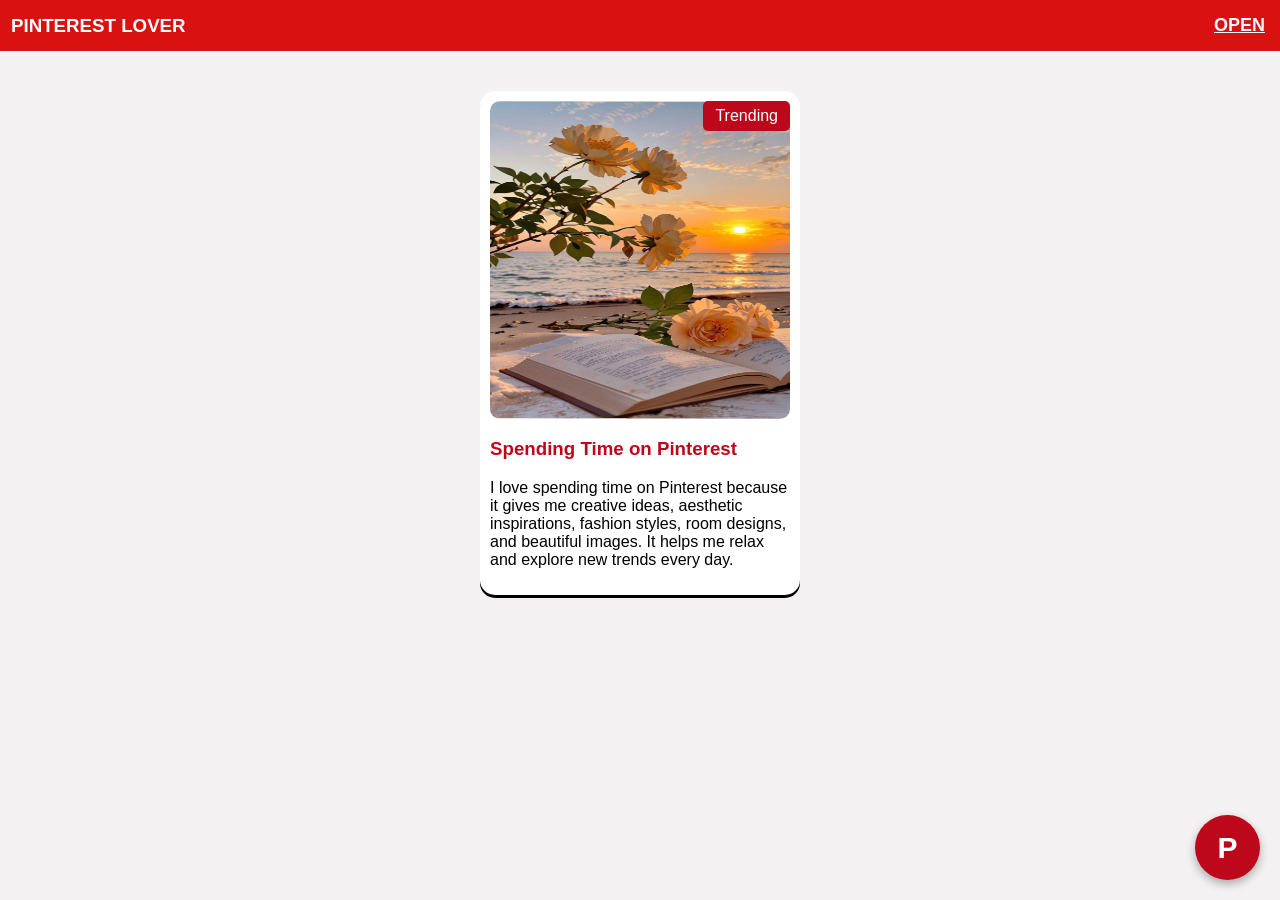
==== sticky.html @ 533ecc26 "first commit" ====
<!DOCTYPE html>
<html lang="en">
<head>
  <meta charset="UTF-8">
  <meta name="viewport" content="width=device-width, initial-scale=1.0">
  <title>UI Card</title>
</head>
<style>
body{
  margin: 0px;
  font-family: 'Segoe UI', Tahoma, Geneva, Verdana, sans-serif;
  background-color: #f3f1f1;

}
/* sticky nav */
nav{
  background-color: rgb(217, 17, 17);
  padding: 10px;
  margin: 0px;
  position: sticky;
  top: 0px;
  z-index: 1000;
  display: flex;
  justify-content: space-between;
  align-items: center;
}
nav h3{
  margin: 1px;
    color: white; 
  
}
nav a{
  color: aliceblue;
  margin: 5px;
  text-decoration: underline;
  font-size: 18px;
  font-weight: bolder;
}

main{
padding: 40px;

}
.card{

  width: 300px;
  background-color: white;
  border-radius: 15px;
  padding: 10px;
  margin: auto;
  position: relative;
  box-shadow: 0 3px;

}
.card img{
  width: 100%;
  border-radius: 10px;
  height:318px;

}
.card h3 {
  margin-top: 15px;
  color: #bd081c;
}
.card p{
  line-height: 1,6;
}
 .badge{
      background-color:#bd081c;
      color:white;

      padding:6px 12px;

      border-radius:5px;

      position:absolute;

      top:10px;
      right:10px;
    }

    /* FAB */

    .fab{
      width:65px;
      height:65px;

      background-color:#bd081c;
      color:white;

      border-radius:50%;

      display:flex;
      justify-content:center;
      align-items:center;

      font-size:30px;
      font-weight:bold;
      text-decoration:none;

      position:fixed;

      bottom:20px;
      right:20px;

      box-shadow:0 4px 10px rgba(0,0,0,0.3);
    }

    /* EXTRA SCROLL */

    section{
      height:1000px;
    }

</style>
<body>
  <!-- sticky navbar -->
  <nav>
    <h3>PINTEREST LOVER</h3>
    <!-- NAVBAR PINTEREST LINK -->
     <a href="https://in.pinterest.com/" target="_blank">OPEN</a>
  </nav>
  <main>
<!-- card -->
<div class="card">
  <div class="badge">Trending</div>
  <img src="background.jpg.jpg" alt="">

  <h3>Spending Time on Pinterest</h3>
  <p>
     I love spending time on Pinterest because it gives me creative ideas,
        aesthetic inspirations, fashion styles, room designs, and beautiful images.
        It helps me relax and explore new trends every day.
  </p>
</div>



  </main>
<!-- FAB -->
  <a href="https://www.pinterest.com" target="_blank" class="fab">
    P 
  </a>


</body>

</html>
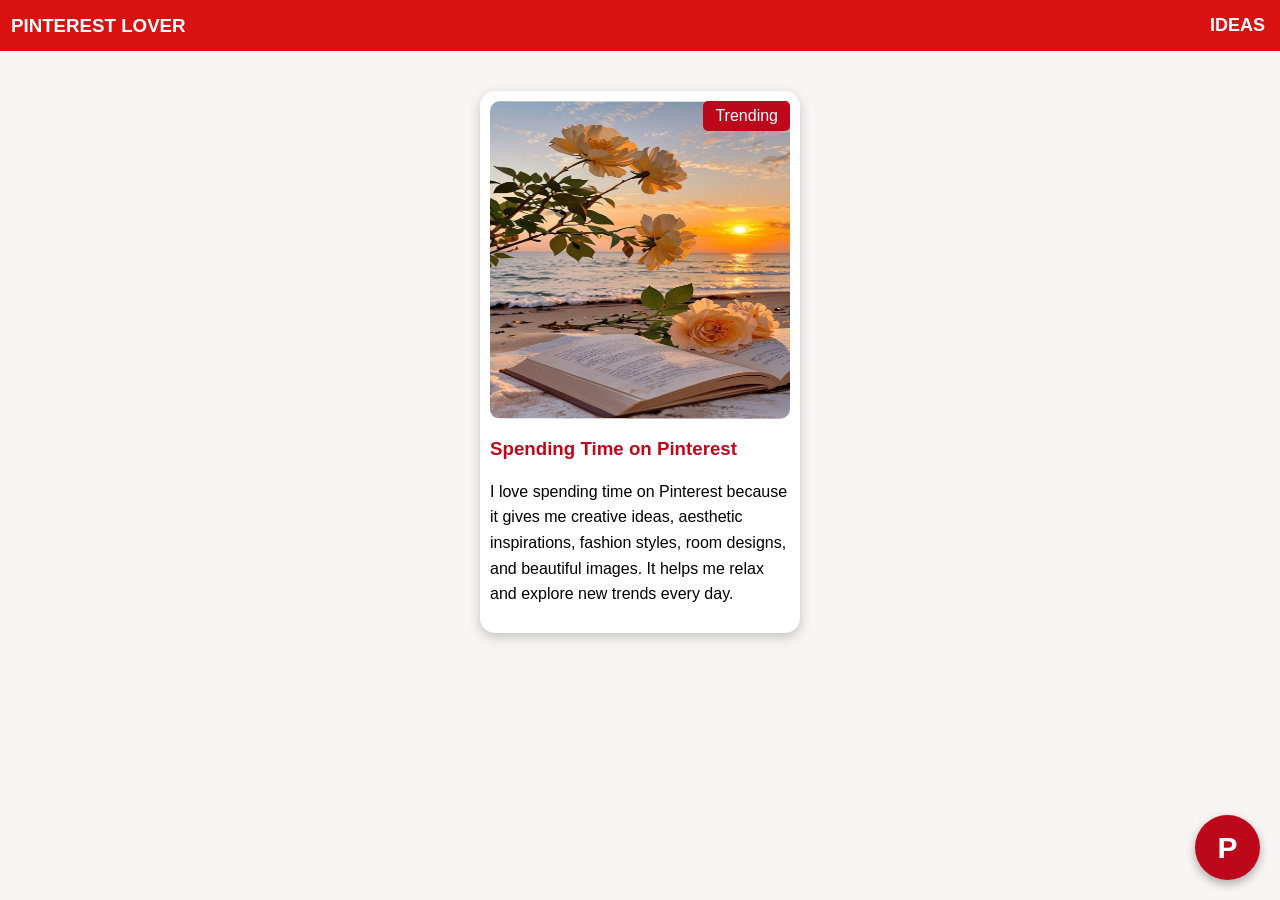
==== commit 0041a7c0: "updated pinterest page" ====
--- a/sticky.html
+++ b/sticky.html
@@ -9,7 +9,7 @@
 body{
   margin: 0px;
   font-family: 'Segoe UI', Tahoma, Geneva, Verdana, sans-serif;
-  background-color: #f3f1f1;
+  background-color: #f8f4f4;
 
 }
 /* sticky nav */
@@ -32,7 +32,7 @@
 nav a{
   color: aliceblue;
   margin: 5px;
-  text-decoration: underline;
+  text-decoration: none;
   font-size: 18px;
   font-weight: bolder;
 }
@@ -49,7 +49,7 @@
   padding: 10px;
   margin: auto;
   position: relative;
-  box-shadow: 0 3px;
+  box-shadow: 0 4px 12px rgba(0,0,0,0.2);
 
 }
 .card img{
@@ -63,7 +63,7 @@
   color: #bd081c;
 }
 .card p{
-  line-height: 1,6;
+  line-height: 1.6;
 }
  .badge{
       background-color:#bd081c;
@@ -118,7 +118,10 @@
   <nav>
     <h3>PINTEREST LOVER</h3>
     <!-- NAVBAR PINTEREST LINK -->
-     <a href="https://in.pinterest.com/" target="_blank">OPEN</a>
+  
+     <a href="https://in.pinterest.com/search/pins/?q=aesthetic%20room" target="_blank">
+  IDEAS
+</a>
   </nav>
   <main>
 <!-- card -->
@@ -138,9 +141,10 @@
 
   </main>
 <!-- FAB -->
+  
   <a href="https://www.pinterest.com" target="_blank" class="fab">
-    P 
-  </a>
+  P
+</a>
 
 
 </body>
